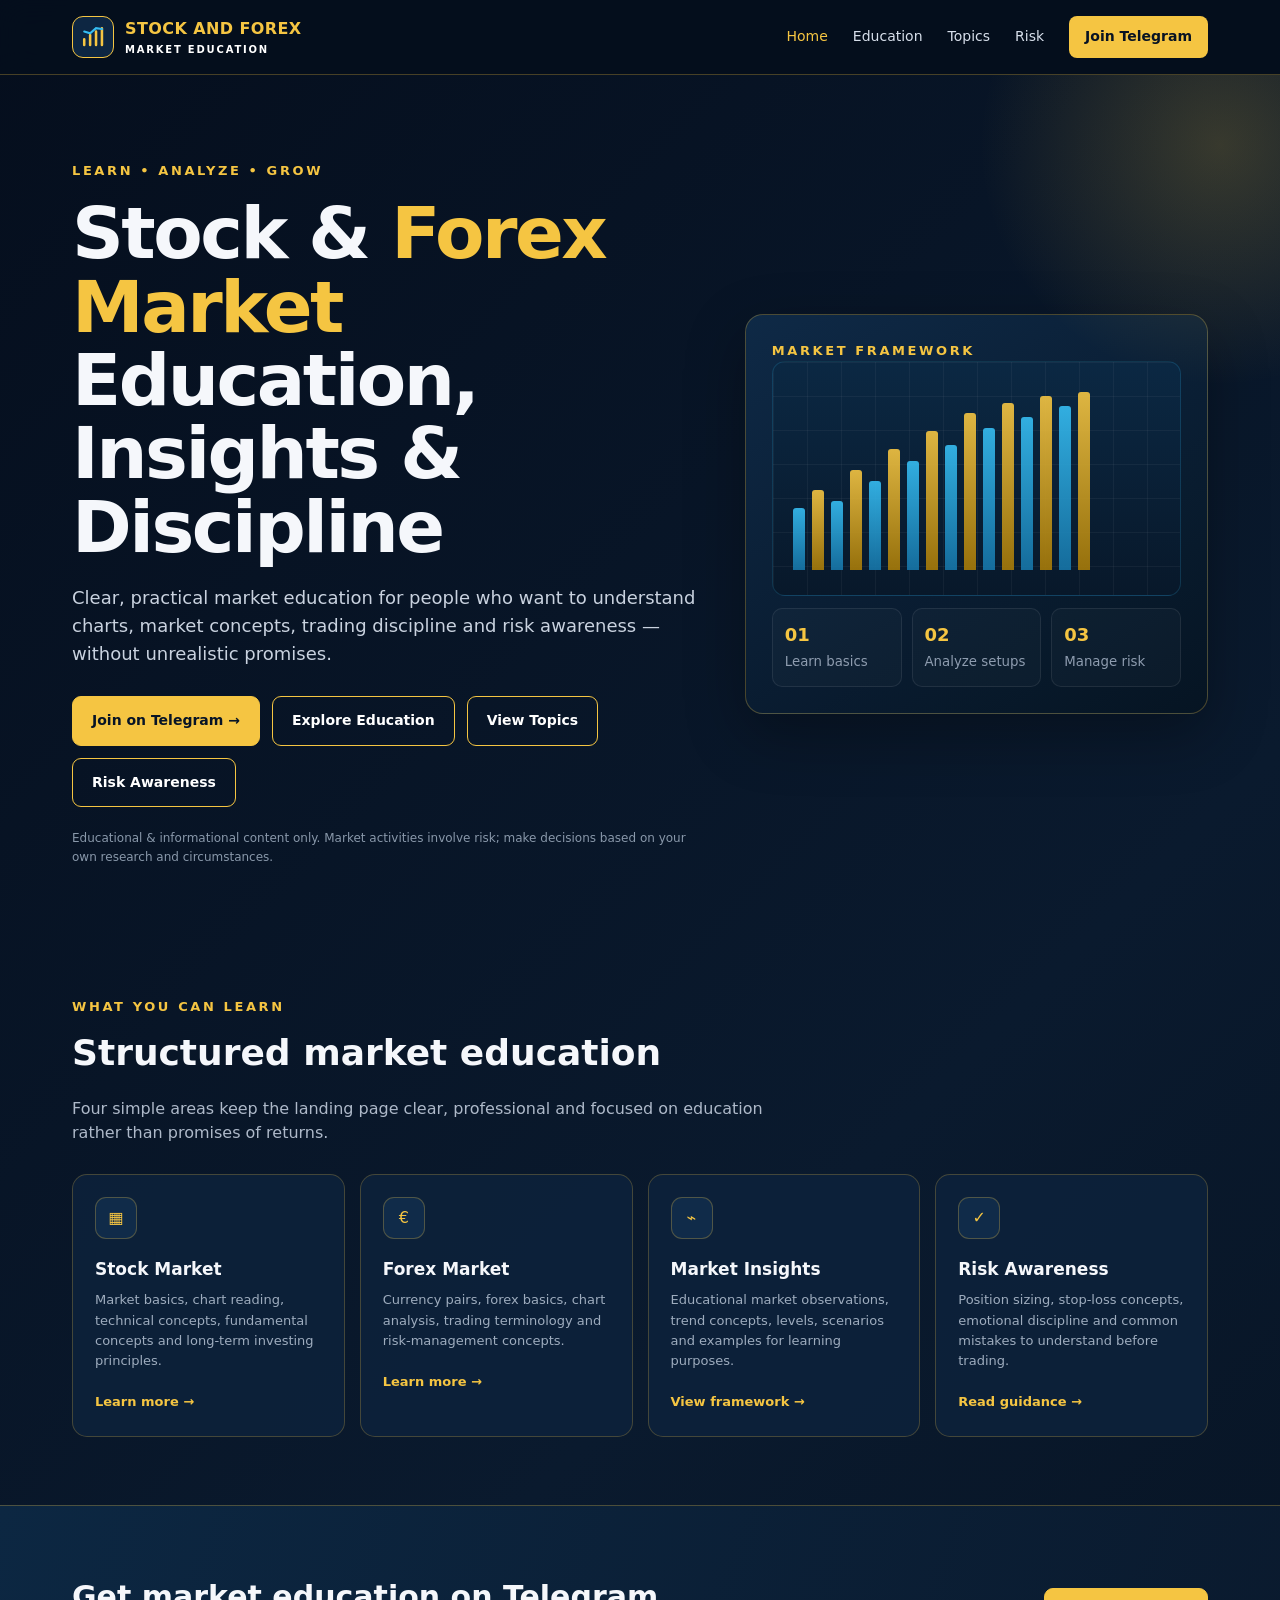
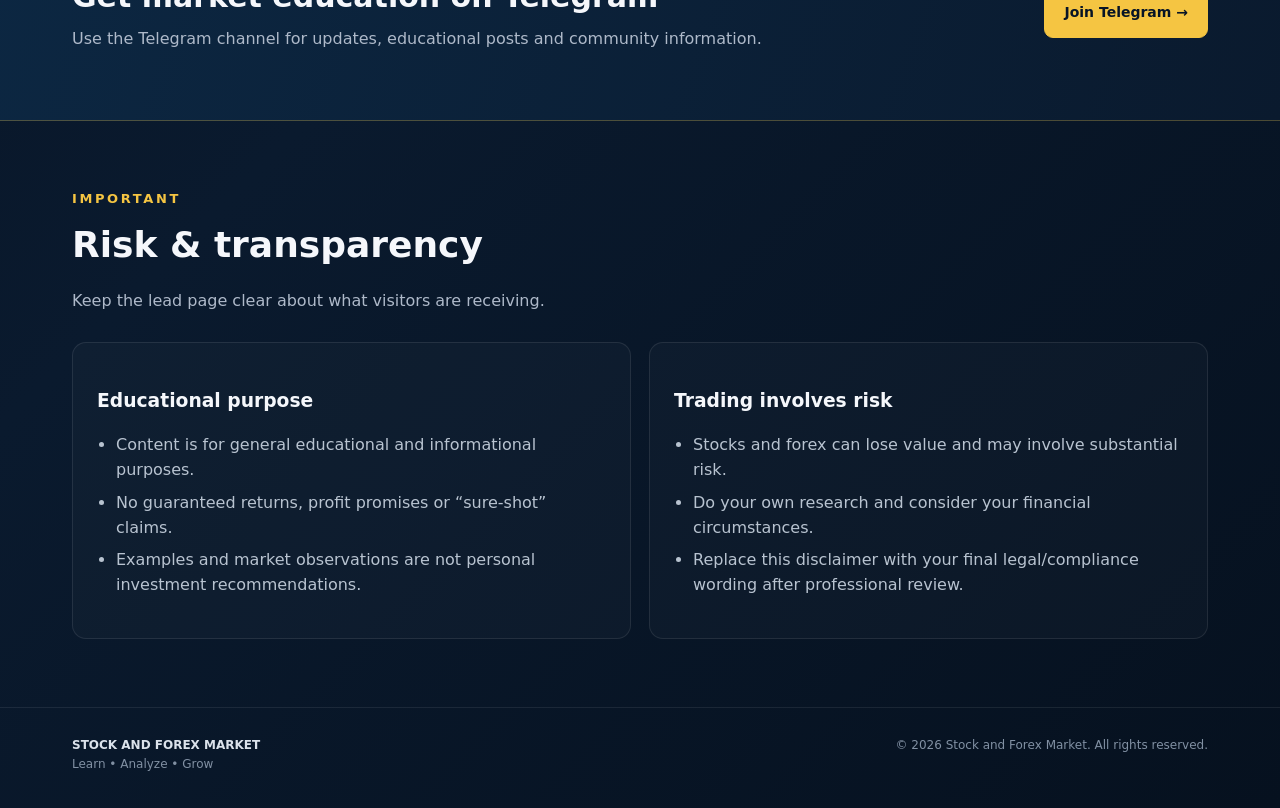
==== index.html @ d7621cf2 "Add files via upload" ====
<!DOCTYPE html>
<html lang="en">
<head>
  <meta charset="UTF-8">
  <meta name="viewport" content="width=device-width, initial-scale=1.0">
  <meta name="description" content="Stock and Forex Market — educational content, market insights, trading discipline and risk awareness.">
  <meta name="robots" content="index,follow">
  <title>Stock and Forex Market | Learn • Analyze • Grow</title>
  <style>
    :root{
      --navy:#071426;--navy2:#0b1d34;--gold:#f5c542;--gold2:#ffdb63;
      --text:#f5f7fb;--muted:#aeb9c9;--line:rgba(245,197,66,.28);
      --card:rgba(14,35,60,.82);--cyan:#36bdf2;
    }
    *{box-sizing:border-box} html{scroll-behavior:smooth}
    body{margin:0;font-family:Inter,system-ui,-apple-system,Segoe UI,Roboto,Arial,sans-serif;background:linear-gradient(135deg,#050e1d,#0a1a2e 55%,#06111f);color:var(--text);line-height:1.55}
    a{text-decoration:none;color:inherit}.wrap{max-width:1180px;margin:auto;padding:0 22px}
    header{position:sticky;top:0;z-index:20;background:rgba(5,14,29,.93);backdrop-filter:blur(14px);border-bottom:1px solid var(--line)}
    .nav{height:74px;display:flex;align-items:center;justify-content:space-between;gap:20px}
    .brand{display:flex;align-items:center;gap:11px;font-weight:900;letter-spacing:.4px}
    .logo{width:42px;height:42px;border:1px solid var(--gold);border-radius:11px;display:grid;place-items:center;background:#0d2642}
    .logo svg{width:27px}.brand span{color:var(--gold)}.brand small{display:block;color:#fff;font-size:10px;letter-spacing:1.8px;font-weight:700}
    nav{display:flex;gap:25px;align-items:center;font-size:14px;color:#d7dfeb} nav a:hover,nav a.active{color:var(--gold)}
    .nav-cta{padding:10px 16px;border-radius:8px;background:var(--gold);color:#081323;font-weight:800}
    .hero{padding:86px 0 62px;position:relative;overflow:hidden}
    .hero:before{content:"";position:absolute;width:500px;height:500px;border-radius:50%;right:-190px;top:-180px;background:radial-gradient(circle,rgba(245,197,66,.20),transparent 68%)}
    .grid{display:grid;grid-template-columns:1.15fr .85fr;gap:46px;align-items:center}
    .eyebrow{color:var(--gold);font-size:13px;font-weight:900;letter-spacing:2.6px;text-transform:uppercase}
    h1{font-size:clamp(42px,6vw,72px);line-height:1.02;margin:16px 0 20px;letter-spacing:-2.5px}
    h1 span{color:var(--gold)} .lead{font-size:18px;color:#c9d2df;max-width:650px}
    .buttons{display:flex;flex-wrap:wrap;gap:12px;margin:28px 0 22px}
    .btn{display:inline-flex;align-items:center;justify-content:center;gap:9px;padding:13px 19px;border-radius:9px;border:1px solid var(--gold);font-weight:800;font-size:14px;transition:.2s}
    .btn.primary{background:var(--gold);color:#071426}.btn.secondary{background:transparent;color:#fff}.btn:hover{transform:translateY(-2px);box-shadow:0 10px 30px rgba(0,0,0,.22)}
    .micro{font-size:12px;color:#8998aa}
    .hero-card{background:linear-gradient(150deg,rgba(15,43,72,.96),rgba(6,20,35,.96));border:1px solid var(--line);border-radius:18px;padding:26px;box-shadow:0 20px 60px rgba(0,0,0,.3)}
    .chart{height:235px;position:relative;border-radius:13px;background:linear-gradient(180deg,#0b2843,#08182a);overflow:hidden;border:1px solid rgba(54,189,242,.18)}
    .chart:before{content:"";position:absolute;inset:0;background-image:linear-gradient(rgba(255,255,255,.045) 1px,transparent 1px),linear-gradient(90deg,rgba(255,255,255,.045) 1px,transparent 1px);background-size:34px 34px}
    .bars{position:absolute;inset:30px 20px 25px;display:flex;align-items:end;gap:7px}
    .bar{width:12px;border-radius:3px 3px 0 0;background:linear-gradient(#36bdf2,#1675a8);opacity:.9}
    .bar:nth-child(2n){background:linear-gradient(#f5c542,#a67a08)} 
    .stat-row{display:grid;grid-template-columns:repeat(3,1fr);gap:10px;margin-top:12px}
    .stat{padding:12px;border:1px solid rgba(255,255,255,.08);border-radius:10px;background:rgba(255,255,255,.025)}
    .stat b{display:block;color:var(--gold);font-size:18px}.stat small{color:#8e9caf}
    section{padding:68px 0}.section-head{max-width:720px;margin-bottom:28px}.section-head h2{font-size:36px;margin:8px 0 8px}.section-head p{color:var(--muted)}
    .cards{display:grid;grid-template-columns:repeat(4,1fr);gap:15px}.card{background:var(--card);border:1px solid rgba(245,197,66,.24);border-radius:15px;padding:22px;min-height:205px}
    .icon{width:42px;height:42px;border-radius:11px;display:grid;place-items:center;background:#102b49;border:1px solid var(--line);color:var(--gold);margin-bottom:17px}
    .card h3{margin:0 0 8px;font-size:17px}.card p{color:#9eacbe;font-size:13px;margin:0 0 18px}.text-link{color:var(--gold);font-size:13px;font-weight:800}
    .band{background:linear-gradient(110deg,#0c2742,#0a1a2e);border-top:1px solid var(--line);border-bottom:1px solid var(--line)}
    .band-inner{display:flex;align-items:center;justify-content:space-between;gap:30px}.band h2{margin:0 0 7px;font-size:30px}.band p{margin:0;color:#aeb9c9}
    .risk{display:grid;grid-template-columns:1fr 1fr;gap:18px}.risk .box{padding:24px;border:1px solid rgba(255,255,255,.09);border-radius:14px;background:rgba(255,255,255,.025)}
    .risk ul{padding-left:19px;color:#b8c3d0}.risk li{margin:8px 0}
    footer{padding:28px 0 35px;border-top:1px solid rgba(255,255,255,.08);color:#8190a3;font-size:12px}
    .foot{display:flex;justify-content:space-between;gap:20px}.foot strong{color:#dbe2eb}
    @media(max-width:900px){.grid,.risk{grid-template-columns:1fr}.cards{grid-template-columns:repeat(2,1fr)}nav{display:none}.hero{padding-top:60px}}
    @media(max-width:560px){.cards{grid-template-columns:1fr}.band-inner,.foot{flex-direction:column;align-items:flex-start}.stat-row{grid-template-columns:1fr}}
  </style>
</head>
<body>
<header>
  <div class="wrap nav">
    <a class="brand" href="index.html">
      <div class="logo"><svg viewBox="0 0 32 32" fill="none"><path d="M5 25V18M12 25V13M19 25V9M26 25V5" stroke="#f5c542" stroke-width="3" stroke-linecap="round"/><path d="M5 9l7 2 7-6 7 1" stroke="#36bdf2" stroke-width="2.5" stroke-linecap="round"/></svg></div>
      <div><span>STOCK AND FOREX</span><small>MARKET EDUCATION</small></div>
    </a>
    <nav><a class="active" href="index.html">Home</a><a href="education.html">Education</a><a href="#topics">Topics</a><a href="#risk">Risk</a><a class="nav-cta" href="https://t.me/YOUR_TELEGRAM_LINK" target="_blank" rel="noopener">Join Telegram</a></nav>
  </div>
</header>

<main>
<section class="hero">
  <div class="wrap grid">
    <div>
      <div class="eyebrow">Learn • Analyze • Grow</div>
      <h1>Stock &amp; <span>Forex Market</span><br>Education, Insights &amp; Discipline</h1>
      <p class="lead">Clear, practical market education for people who want to understand charts, market concepts, trading discipline and risk awareness — without unrealistic promises.</p>
      <div class="buttons">
        <a class="btn primary" href="https://t.me/YOUR_TELEGRAM_LINK" target="_blank" rel="noopener">Join on Telegram →</a>
        <a class="btn secondary" href="education.html">Explore Education</a>
        <a class="btn secondary" href="#topics">View Topics</a>
        <a class="btn secondary" href="#risk">Risk Awareness</a>
      </div>
      <div class="micro">Educational &amp; informational content only. Market activities involve risk; make decisions based on your own research and circumstances.</div>
    </div>
    <div class="hero-card">
      <div class="eyebrow">Market Framework</div>
      <div class="chart">
        <div class="bars">
          <i class="bar" style="height:35%"></i><i class="bar" style="height:45%"></i><i class="bar" style="height:39%"></i><i class="bar" style="height:56%"></i><i class="bar" style="height:50%"></i><i class="bar" style="height:68%"></i><i class="bar" style="height:61%"></i><i class="bar" style="height:78%"></i><i class="bar" style="height:70%"></i><i class="bar" style="height:88%"></i><i class="bar" style="height:80%"></i><i class="bar" style="height:94%"></i><i class="bar" style="height:86%"></i><i class="bar" style="height:98%"></i><i class="bar" style="height:92%"></i><i class="bar" style="height:100%"></i>
        </div>
      </div>
      <div class="stat-row">
        <div class="stat"><b>01</b><small>Learn basics</small></div>
        <div class="stat"><b>02</b><small>Analyze setups</small></div>
        <div class="stat"><b>03</b><small>Manage risk</small></div>
      </div>
    </div>
  </div>
</section>

<section id="topics">
  <div class="wrap">
    <div class="section-head"><div class="eyebrow">What you can learn</div><h2>Structured market education</h2><p>Four simple areas keep the landing page clear, professional and focused on education rather than promises of returns.</p></div>
    <div class="cards">
      <article class="card"><div class="icon">▦</div><h3>Stock Market</h3><p>Market basics, chart reading, technical concepts, fundamental concepts and long-term investing principles.</p><a class="text-link" href="education.html#stocks">Learn more →</a></article>
      <article class="card"><div class="icon">€</div><h3>Forex Market</h3><p>Currency pairs, forex basics, chart analysis, trading terminology and risk-management concepts.</p><a class="text-link" href="education.html#forex">Learn more →</a></article>
      <article class="card"><div class="icon">⌁</div><h3>Market Insights</h3><p>Educational market observations, trend concepts, levels, scenarios and examples for learning purposes.</p><a class="text-link" href="education.html#insights">View framework →</a></article>
      <article class="card"><div class="icon">✓</div><h3>Risk Awareness</h3><p>Position sizing, stop-loss concepts, emotional discipline and common mistakes to understand before trading.</p><a class="text-link" href="education.html#risk">Read guidance →</a></article>
    </div>
  </div>
</section>

<section class="band">
  <div class="wrap band-inner">
    <div><h2>Get market education on Telegram</h2><p>Use the Telegram channel for updates, educational posts and community information.</p></div>
    <a class="btn primary" href="https://t.me/YOUR_TELEGRAM_LINK" target="_blank" rel="noopener">Join Telegram →</a>
  </div>
</section>

<section id="risk">
  <div class="wrap">
    <div class="section-head"><div class="eyebrow">Important</div><h2>Risk &amp; transparency</h2><p>Keep the lead page clear about what visitors are receiving.</p></div>
    <div class="risk">
      <div class="box"><h3>Educational purpose</h3><ul><li>Content is for general educational and informational purposes.</li><li>No guaranteed returns, profit promises or “sure-shot” claims.</li><li>Examples and market observations are not personal investment recommendations.</li></ul></div>
      <div class="box"><h3>Trading involves risk</h3><ul><li>Stocks and forex can lose value and may involve substantial risk.</li><li>Do your own research and consider your financial circumstances.</li><li>Replace this disclaimer with your final legal/compliance wording after professional review.</li></ul></div>
    </div>
  </div>
</section>
</main>

<footer>
  <div class="wrap foot"><div><strong>STOCK AND FOREX MARKET</strong><br>Learn • Analyze • Grow</div><div>© 2026 Stock and Forex Market. All rights reserved.</div></div>
</footer>
</body>
</html>
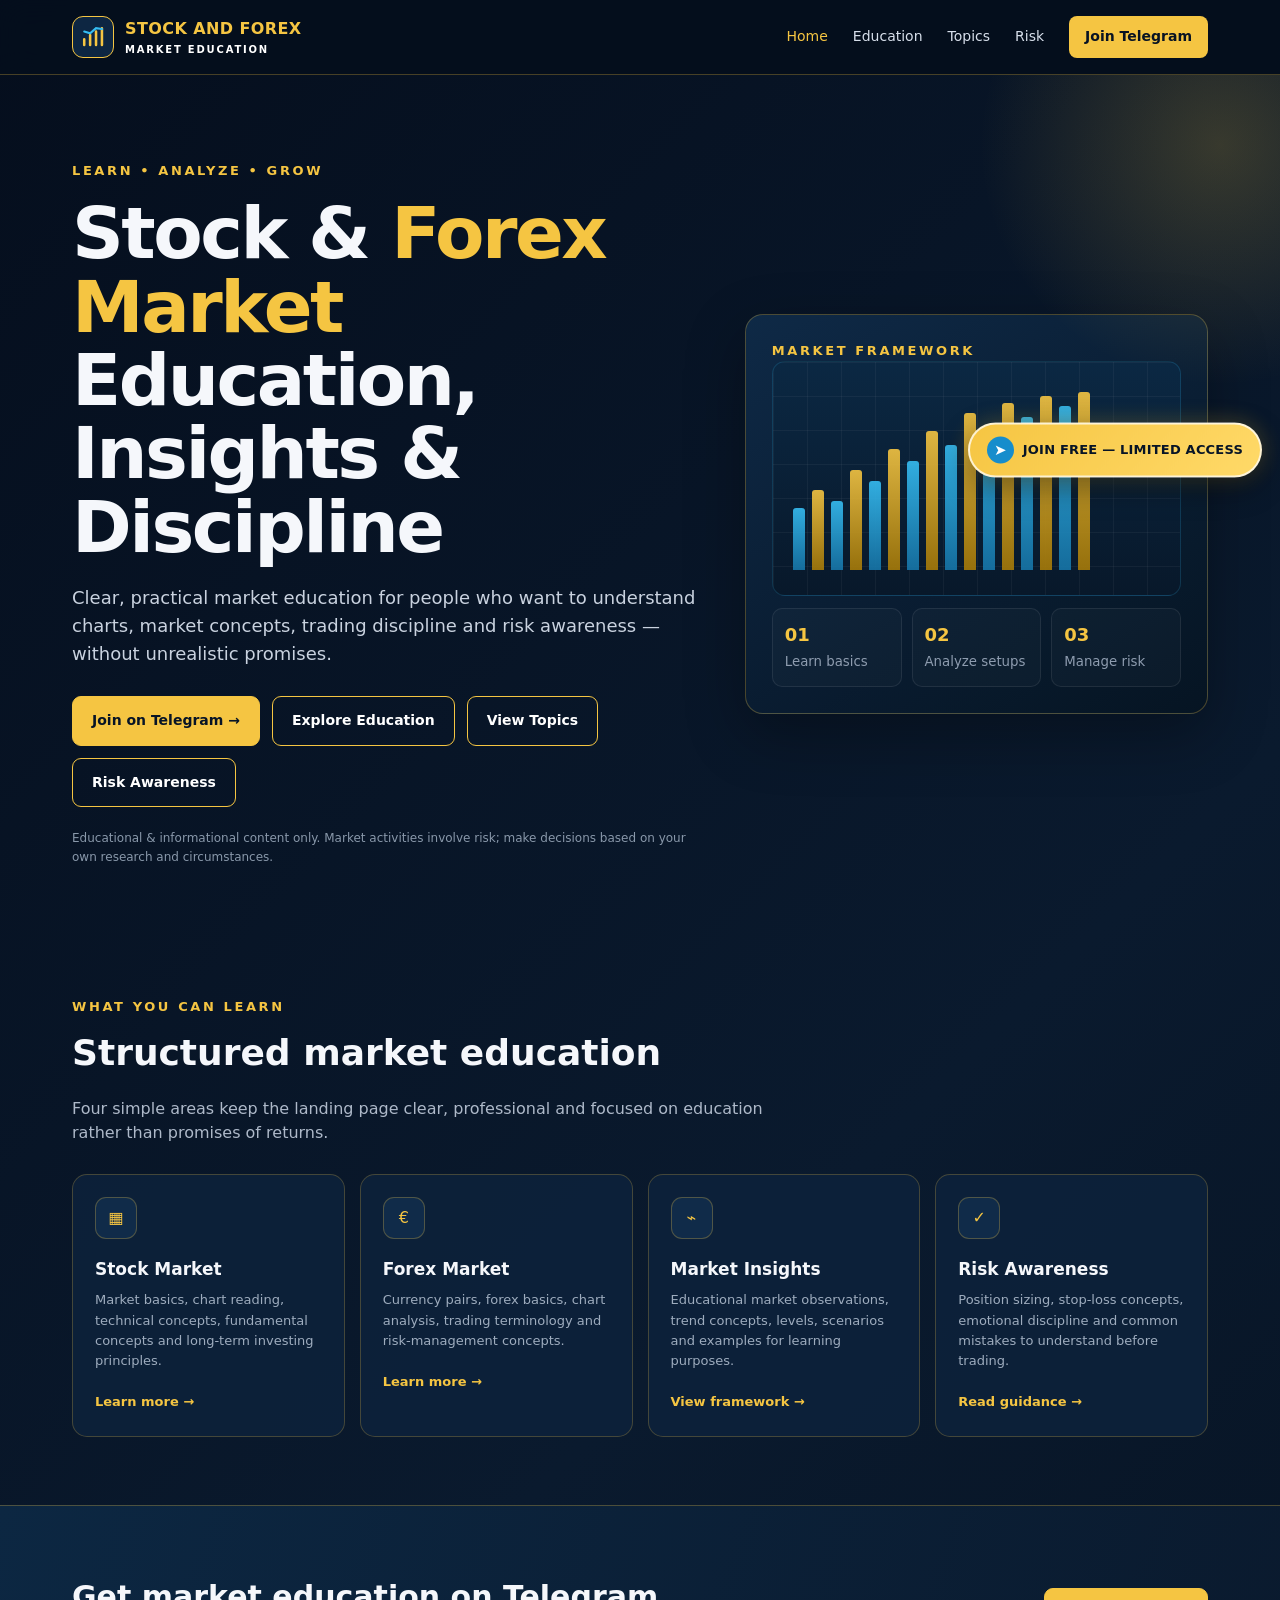
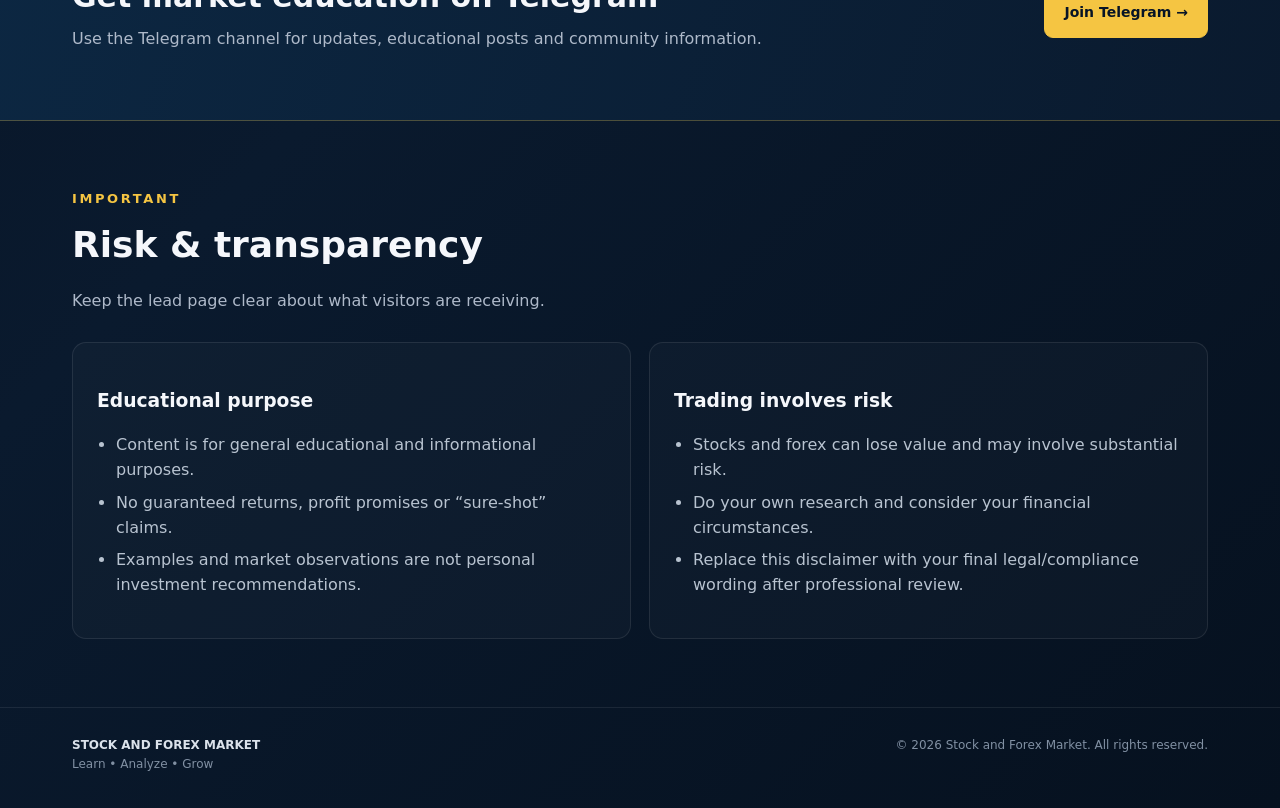
==== commit 46d5852f: "Add files via upload" ====
--- a/index.html
+++ b/index.html
@@ -53,16 +53,40 @@
     .foot{display:flex;justify-content:space-between;gap:20px}.foot strong{color:#dbe2eb}
     @media(max-width:900px){.grid,.risk{grid-template-columns:1fr}.cards{grid-template-columns:repeat(2,1fr)}nav{display:none}.hero{padding-top:60px}}
     @media(max-width:560px){.cards{grid-template-columns:1fr}.band-inner,.foot{flex-direction:column;align-items:flex-start}.stat-row{grid-template-columns:1fr}}
-  </style>
+  
+/* Fixed Telegram CTA */
+.floating-telegram{position:fixed;right:18px;top:50%;transform:translateY(-50%);z-index:9999;display:flex;align-items:center;gap:9px;padding:12px 17px;border-radius:999px;background:linear-gradient(135deg,#f5c542,#ffd968);color:#071426;border:2px solid rgba(255,255,255,.75);box-shadow:0 10px 30px rgba(0,0,0,.42),0 0 22px rgba(245,197,66,.28);font-weight:900;font-size:13px;letter-spacing:.2px;white-space:nowrap;transition:transform .2s ease,box-shadow .2s ease}
+.floating-telegram:hover{transform:translateY(-50%) scale(1.04);box-shadow:0 14px 36px rgba(0,0,0,.5),0 0 28px rgba(245,197,66,.4)}
+.floating-telegram .tg-icon{width:27px;height:27px;border-radius:50%;display:grid;place-items:center;background:#168dcc;color:white;font-size:15px}
+@media(max-width:600px){.floating-telegram{right:10px;padding:10px 13px;font-size:12px}.floating-telegram .tg-icon{width:25px;height:25px}}
+
+</style>
+<!-- Meta Pixel -->
+<script>
+!function(f,b,e,v,n,t,s)
+{if(f.fbq)return;n=f.fbq=function(){n.callMethod?
+n.callMethod.apply(n,arguments):n.queue.push(arguments)};
+if(!f._fbq)f._fbq=n;n.push=n;n.loaded=!0;n.version='2.0';
+n.queue=[];t=b.createElement(e);t.async=!0;
+t.src=v;s=b.getElementsByTagName(e)[0];
+s.parentNode.insertBefore(t,s)}(window, document,'script',
+'https://connect.facebook.net/en_US/fbevents.js');
+fbq('init', '913696314867806');
+fbq('track', 'PageView');
+</script>
+<noscript><img height="1" width="1" style="display:none"
+src="https://www.facebook.com/tr?id=913696314867806&ev=PageView&noscript=1"/></noscript>
+<!-- End Meta Pixel -->
 </head>
 <body>
+<a class="floating-telegram" href="https://t.me/+6d7vD8M3n5Q0MDZl" target="_blank" rel="noopener" onclick="if(window.fbq){fbq('track','Lead');}"><span class="tg-icon">➤</span><span>JOIN FREE — LIMITED ACCESS</span></a>
 <header>
   <div class="wrap nav">
     <a class="brand" href="index.html">
       <div class="logo"><svg viewBox="0 0 32 32" fill="none"><path d="M5 25V18M12 25V13M19 25V9M26 25V5" stroke="#f5c542" stroke-width="3" stroke-linecap="round"/><path d="M5 9l7 2 7-6 7 1" stroke="#36bdf2" stroke-width="2.5" stroke-linecap="round"/></svg></div>
       <div><span>STOCK AND FOREX</span><small>MARKET EDUCATION</small></div>
     </a>
-    <nav><a class="active" href="index.html">Home</a><a href="education.html">Education</a><a href="#topics">Topics</a><a href="#risk">Risk</a><a class="nav-cta" href="https://t.me/YOUR_TELEGRAM_LINK" target="_blank" rel="noopener">Join Telegram</a></nav>
+    <nav><a class="active" href="index.html">Home</a><a href="education.html">Education</a><a href="#topics">Topics</a><a href="#risk">Risk</a><a class="nav-cta" href="https://t.me/+6d7vD8M3n5Q0MDZl" target="_blank" rel="noopener">Join Telegram</a></nav>
   </div>
 </header>
 
@@ -74,7 +98,7 @@
       <h1>Stock &amp; <span>Forex Market</span><br>Education, Insights &amp; Discipline</h1>
       <p class="lead">Clear, practical market education for people who want to understand charts, market concepts, trading discipline and risk awareness — without unrealistic promises.</p>
       <div class="buttons">
-        <a class="btn primary" href="https://t.me/YOUR_TELEGRAM_LINK" target="_blank" rel="noopener">Join on Telegram →</a>
+        <a class="btn primary" href="https://t.me/+6d7vD8M3n5Q0MDZl" target="_blank" rel="noopener">Join on Telegram →</a>
         <a class="btn secondary" href="education.html">Explore Education</a>
         <a class="btn secondary" href="#topics">View Topics</a>
         <a class="btn secondary" href="#risk">Risk Awareness</a>
@@ -112,7 +136,7 @@
 <section class="band">
   <div class="wrap band-inner">
     <div><h2>Get market education on Telegram</h2><p>Use the Telegram channel for updates, educational posts and community information.</p></div>
-    <a class="btn primary" href="https://t.me/YOUR_TELEGRAM_LINK" target="_blank" rel="noopener">Join Telegram →</a>
+    <a class="btn primary" href="https://t.me/+6d7vD8M3n5Q0MDZl" target="_blank" rel="noopener">Join Telegram →</a>
   </div>
 </section>
 
